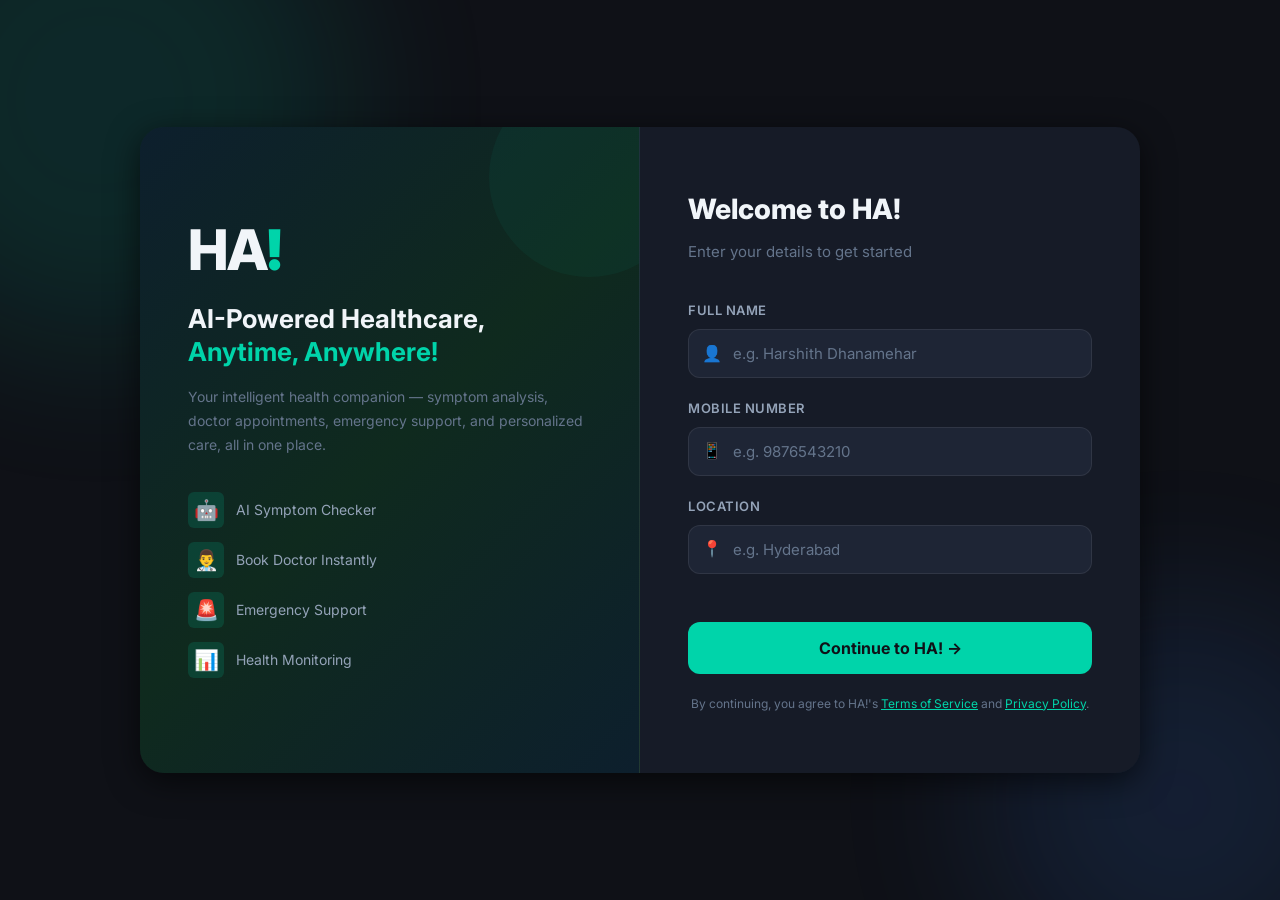
==== frontend/index.html @ 0e2736eb "HA Healthcare AI" ====
<!DOCTYPE html>
<html lang="en">
<head>
  <meta charset="UTF-8" />
  <meta name="viewport" content="width=device-width, initial-scale=1.0" />
  <title>HA! — AI-Powered Healthcare</title>
  <link rel="stylesheet" href="css/style.css" />
  <link rel="stylesheet" href="css/login.css" />
  <link rel="preconnect" href="https://fonts.googleapis.com" />
  <link href="https://fonts.googleapis.com/css2?family=Inter:wght@300;400;500;600;700;800&display=swap" rel="stylesheet" />
</head>
<body class="login-body">

  <!-- Animated background blobs -->
  <div class="bg-blob blob-1"></div>
  <div class="bg-blob blob-2"></div>
  <div class="bg-blob blob-3"></div>

  <div class="login-wrapper">

    <!-- Left Panel — Branding -->
    <div class="login-brand">
      <div class="brand-logo">
        <span class="logo-ha">HA</span><span class="logo-exclaim">!</span>
      </div>
      <h1 class="brand-tagline">AI-Powered Healthcare,<br /><em>Anytime, Anywhere!</em></h1>
      <p class="brand-sub">
        Your intelligent health companion — symptom analysis, doctor appointments,
        emergency support, and personalized care, all in one place.
      </p>
      <div class="brand-features">
        <div class="feat-item"><span class="feat-icon">🤖</span><span>AI Symptom Checker</span></div>
        <div class="feat-item"><span class="feat-icon">👨‍⚕️</span><span>Book Doctor Instantly</span></div>
        <div class="feat-item"><span class="feat-icon">🚨</span><span>Emergency Support</span></div>
        <div class="feat-item"><span class="feat-icon">📊</span><span>Health Monitoring</span></div>
      </div>
    </div>

    <!-- Right Panel — Login Form -->
    <div class="login-card">
      <div class="login-card-header">
        <h2>Welcome to HA!</h2>
        <p>Enter your details to get started</p>
      </div>

      <form id="loginForm" onsubmit="return false;">
        <div class="input-group">
          <label for="name">Full Name</label>
          <div class="input-wrap">
            <span class="input-icon">👤</span>
            <input type="text" id="name" placeholder="e.g. Harshith Dhanamehar" autocomplete="off" />
          </div>
        </div>

        <div class="input-group">
          <label for="phone">Mobile Number</label>
          <div class="input-wrap">
            <span class="input-icon">📱</span>
            <input type="tel" id="phone" placeholder="e.g. 9876543210" maxlength="10" />
          </div>
        </div>

        <div class="input-group">
          <label for="location">Location</label>
          <div class="input-wrap">
            <span class="input-icon">📍</span>
            <input type="text" id="location" placeholder="e.g. Hyderabad" />
          </div>
        </div>

        <p id="error-msg" class="error-msg" aria-live="polite"></p>

        <button class="login-btn" onclick="login()">
          <span id="btn-text">Continue to HA! →</span>
          <span id="loader" class="spinner" aria-hidden="true"></span>
        </button>
      </form>

      <p class="login-footer-note">
        By continuing, you agree to HA!'s <a href="#">Terms of Service</a> and <a href="#">Privacy Policy</a>.
      </p>
    </div>

  </div>

  <script src="js/login.js"></script>
</body>
</html>
---- frontend/css/style.css ----
/* ═══════════════════════════════════════════════════════════════
   HA! Healthcare AI — Global Styles
   ═══════════════════════════════════════════════════════════════ */

:root {
  /* Colors */
  --bg-primary:    #0f1117;
  --bg-secondary:  #161b27;
  --bg-card:       #1e2535;
  --bg-hover:      #252d3d;
  --sidebar-bg:    #111827;
  --border-color:  rgba(255,255,255,0.08);

  /* Accent */
  --accent:        #00d4aa;
  --accent-dark:   #00b894;
  --accent-glow:   rgba(0, 212, 170, 0.15);
  --accent-red:    #ef4444;
  --accent-orange: #f97316;
  --accent-blue:   #3b82f6;

  /* Text */
  --text-primary:  #f1f5f9;
  --text-secondary:#94a3b8;
  --text-muted:    #64748b;

  /* Shadows */
  --shadow-sm:  0 1px 3px rgba(0,0,0,0.4);
  --shadow-md:  0 4px 16px rgba(0,0,0,0.5);
  --shadow-lg:  0 8px 32px rgba(0,0,0,0.6);

  /* Radius */
  --radius-sm:  6px;
  --radius-md:  12px;
  --radius-lg:  18px;
  --radius-xl:  24px;

  /* Transitions */
  --transition: 0.2s ease;
}

/* ── Reset ─────────────────────────────────────────────────────── */
*, *::before, *::after {
  box-sizing: border-box;
  margin: 0;
  padding: 0;
}

html { scroll-behavior: smooth; }

body {
  font-family: 'Inter', -apple-system, BlinkMacSystemFont, 'Segoe UI', sans-serif;
  background-color: var(--bg-primary);
  color: var(--text-primary);
  line-height: 1.6;
  -webkit-font-smoothing: antialiased;
}

a { color: inherit; text-decoration: none; }
button { cursor: pointer; font-family: inherit; }
input, textarea, select {
  font-family: inherit;
  font-size: 15px;
  color: var(--text-primary);
}

/* ── Logo ──────────────────────────────────────────────────────── */
.logo-ha {
  font-size: inherit;
  font-weight: 800;
  color: var(--text-primary);
  letter-spacing: -1px;
}
.logo-exclaim {
  font-size: inherit;
  font-weight: 900;
  color: var(--accent);
}

/* ── Buttons ───────────────────────────────────────────────────── */
.btn-primary {
  background: var(--accent);
  color: #0f1117;
  border: none;
  padding: 12px 24px;
  border-radius: var(--radius-md);
  font-size: 15px;
  font-weight: 600;
  cursor: pointer;
  transition: background var(--transition), transform var(--transition);
  display: inline-flex;
  align-items: center;
  gap: 8px;
}
.btn-primary:hover {
  background: var(--accent-dark);
  transform: translateY(-1px);
}

.btn-secondary {
  background: transparent;
  color: var(--text-secondary);
  border: 1px solid var(--border-color);
  padding: 12px 24px;
  border-radius: var(--radius-md);
  font-size: 15px;
  font-weight: 500;
  cursor: pointer;
  transition: all var(--transition);
  display: inline-flex;
  align-items: center;
  gap: 8px;
}
.btn-secondary:hover {
  background: var(--bg-hover);
  color: var(--text-primary);
  border-color: var(--accent);
}

.btn-danger {
  background: var(--accent-red);
  color: white;
  border: none;
  padding: 12px 24px;
  border-radius: var(--radius-md);
  font-size: 15px;
  font-weight: 600;
  cursor: pointer;
  transition: all var(--transition);
}
.btn-danger:hover { background: #dc2626; }

/* ── Form Elements ─────────────────────────────────────────────── */
.form-group {
  margin-bottom: 20px;
}
.form-group label {
  display: block;
  font-size: 13px;
  font-weight: 600;
  color: var(--text-secondary);
  text-transform: uppercase;
  letter-spacing: 0.5px;
  margin-bottom: 8px;
}
.form-group input,
.form-group select,
.form-group textarea {
  width: 100%;
  background: var(--bg-primary);
  border: 1px solid var(--border-color);
  border-radius: var(--radius-md);
  padding: 12px 16px;
  color: var(--text-primary);
  font-size: 15px;
  outline: none;
  transition: border-color var(--transition), box-shadow var(--transition);
}
.form-group input:focus,
.form-group select:focus,
.form-group textarea:focus {
  border-color: var(--accent);
  box-shadow: 0 0 0 3px var(--accent-glow);
}
.form-group select option { background: var(--bg-card); }
.form-group textarea { resize: vertical; min-height: 80px; }

.form-row {
  display: grid;
  grid-template-columns: 1fr 1fr;
  gap: 16px;
}

.required { color: var(--accent-red); }

/* ── Error Message ─────────────────────────────────────────────── */
.error-msg {
  color: var(--accent-red);
  font-size: 13px;
  min-height: 20px;
  margin-top: 8px;
}

/* ── Spinner ───────────────────────────────────────────────────── */
.spinner {
  display: none;
  width: 20px;
  height: 20px;
  border: 2.5px solid rgba(255,255,255,0.2);
  border-radius: 50%;
  border-top-color: white;
  animation: spin 0.8s linear infinite;
}
.spinner-large {
  width: 40px;
  height: 40px;
  border: 3px solid var(--border-color);
  border-radius: 50%;
  border-top-color: var(--accent);
  animation: spin 0.8s linear infinite;
  margin: 0 auto 16px;
}
@keyframes spin { to { transform: rotate(360deg); } }

/* ── Loading State ─────────────────────────────────────────────── */
.loading-state {
  text-align: center;
  padding: 60px 20px;
  color: var(--text-muted);
}

/* ── Modal ─────────────────────────────────────────────────────── */
.modal-overlay {
  position: fixed;
  inset: 0;
  background: rgba(0,0,0,0.7);
  backdrop-filter: blur(4px);
  z-index: 1000;
  display: flex;
  align-items: center;
  justify-content: center;
  padding: 20px;
  animation: fadeIn 0.2s ease;
}
.modal-card {
  background: var(--bg-card);
  border: 1px solid var(--border-color);
  border-radius: var(--radius-xl);
  width: 100%;
  max-width: 560px;
  max-height: 90vh;
  overflow-y: auto;
  box-shadow: var(--shadow-lg);
  animation: slideUp 0.25s ease;
}
.modal-header {
  display: flex;
  align-items: center;
  justify-content: space-between;
  padding: 24px 28px 0;
}
.modal-header h2 { font-size: 20px; font-weight: 700; }
.modal-close {
  background: none;
  border: none;
  color: var(--text-muted);
  font-size: 24px;
  line-height: 1;
  cursor: pointer;
  padding: 4px;
  transition: color var(--transition);
}
.modal-close:hover { color: var(--text-primary); }
.modal-body { padding: 24px 28px; }
.modal-footer {
  padding: 0 28px 28px;
  display: flex;
  gap: 12px;
  justify-content: flex-end;
}

@keyframes fadeIn { from { opacity: 0; } to { opacity: 1; } }
@keyframes slideUp { from { transform: translateY(20px); opacity: 0; } to { transform: translateY(0); opacity: 1; } }

/* ── Scrollbar ─────────────────────────────────────────────────── */
::-webkit-scrollbar { width: 6px; }
::-webkit-scrollbar-track { background: transparent; }
::-webkit-scrollbar-thumb { background: var(--border-color); border-radius: 3px; }
::-webkit-scrollbar-thumb:hover { background: var(--text-muted); }

/* ── Responsive ────────────────────────────────────────────────── */
@media (max-width: 768px) {
  .form-row { grid-template-columns: 1fr; }
}
---- frontend/css/login.css ----
/* ═══════════════════════════════════════════════════════════════
   HA! — Login Page Styles
   ═══════════════════════════════════════════════════════════════ */

.login-body {
  min-height: 100vh;
  display: flex;
  align-items: center;
  justify-content: center;
  background: var(--bg-primary);
  overflow: hidden;
  position: relative;
}

/* ── Animated Background Blobs ─────────────────────────────────── */
.bg-blob {
  position: fixed;
  border-radius: 50%;
  filter: blur(80px);
  opacity: 0.12;
  pointer-events: none;
  animation: blobFloat 8s ease-in-out infinite;
}
.blob-1 {
  width: 500px; height: 500px;
  background: var(--accent);
  top: -150px; left: -150px;
  animation-delay: 0s;
}
.blob-2 {
  width: 400px; height: 400px;
  background: var(--accent-blue);
  bottom: -100px; right: -100px;
  animation-delay: 3s;
}
.blob-3 {
  width: 300px; height: 300px;
  background: var(--accent-orange);
  top: 50%; left: 50%;
  transform: translate(-50%, -50%);
  animation-delay: 6s;
}
@keyframes blobFloat {
  0%, 100% { transform: scale(1) translate(0, 0); }
  50% { transform: scale(1.1) translate(20px, -20px); }
}

/* ── Wrapper ────────────────────────────────────────────────────── */
.login-wrapper {
  display: grid;
  grid-template-columns: 1fr 1fr;
  max-width: 1000px;
  width: 100%;
  margin: 20px;
  gap: 0;
  border-radius: var(--radius-xl);
  overflow: hidden;
  box-shadow: var(--shadow-lg);
  position: relative;
  z-index: 1;
}

/* ── Brand Panel ────────────────────────────────────────────────── */
.login-brand {
  background: linear-gradient(135deg, #0d1f2d 0%, #0f2a1e 50%, #0d1f2d 100%);
  padding: 60px 48px;
  display: flex;
  flex-direction: column;
  justify-content: center;
  border-right: 1px solid var(--border-color);
  position: relative;
  overflow: hidden;
}
.login-brand::before {
  content: '';
  position: absolute;
  top: -50px; right: -50px;
  width: 200px; height: 200px;
  background: var(--accent);
  border-radius: 50%;
  opacity: 0.05;
}

.brand-logo {
  font-size: 56px;
  font-weight: 900;
  line-height: 1;
  margin-bottom: 24px;
}

.brand-tagline {
  font-size: 26px;
  font-weight: 700;
  line-height: 1.3;
  margin-bottom: 16px;
  color: var(--text-primary);
}
.brand-tagline em {
  font-style: normal;
  color: var(--accent);
}

.brand-sub {
  font-size: 14px;
  color: var(--text-muted);
  line-height: 1.7;
  margin-bottom: 36px;
}

.brand-features {
  display: flex;
  flex-direction: column;
  gap: 14px;
}
.feat-item {
  display: flex;
  align-items: center;
  gap: 12px;
  font-size: 14px;
  color: var(--text-secondary);
}
.feat-icon {
  font-size: 20px;
  width: 36px;
  height: 36px;
  background: var(--accent-glow);
  border-radius: var(--radius-sm);
  display: flex;
  align-items: center;
  justify-content: center;
  flex-shrink: 0;
}

/* ── Login Card ─────────────────────────────────────────────────── */
.login-card {
  background: var(--bg-secondary);
  padding: 60px 48px;
  display: flex;
  flex-direction: column;
  justify-content: center;
}

.login-card-header {
  margin-bottom: 36px;
}
.login-card-header h2 {
  font-size: 28px;
  font-weight: 800;
  margin-bottom: 8px;
}
.login-card-header p {
  color: var(--text-muted);
  font-size: 15px;
}

/* ── Input Group ────────────────────────────────────────────────── */
.input-group {
  margin-bottom: 20px;
}
.input-group label {
  display: block;
  font-size: 13px;
  font-weight: 600;
  color: var(--text-secondary);
  text-transform: uppercase;
  letter-spacing: 0.5px;
  margin-bottom: 8px;
}
.input-wrap {
  position: relative;
  display: flex;
  align-items: center;
}
.input-icon {
  position: absolute;
  left: 14px;
  font-size: 16px;
  pointer-events: none;
  z-index: 1;
}
.input-wrap input {
  width: 100%;
  background: var(--bg-card);
  border: 1px solid var(--border-color);
  border-radius: var(--radius-md);
  padding: 14px 16px 14px 44px;
  color: var(--text-primary);
  font-size: 15px;
  outline: none;
  transition: border-color var(--transition), box-shadow var(--transition);
}
.input-wrap input:focus {
  border-color: var(--accent);
  box-shadow: 0 0 0 3px var(--accent-glow);
}
.input-wrap input::placeholder { color: var(--text-muted); }

/* ── Login Button ───────────────────────────────────────────────── */
.login-btn {
  width: 100%;
  padding: 16px;
  background: var(--accent);
  color: #0f1117;
  border: none;
  border-radius: var(--radius-md);
  font-size: 16px;
  font-weight: 700;
  cursor: pointer;
  display: flex;
  align-items: center;
  justify-content: center;
  gap: 8px;
  transition: background var(--transition), transform var(--transition), box-shadow var(--transition);
  margin-top: 8px;
  min-height: 52px;
}
.login-btn:hover {
  background: var(--accent-dark);
  transform: translateY(-1px);
  box-shadow: 0 4px 20px rgba(0, 212, 170, 0.3);
}
.login-btn:active { transform: translateY(0); }

/* ── Footer Note ────────────────────────────────────────────────── */
.login-footer-note {
  margin-top: 20px;
  font-size: 12px;
  color: var(--text-muted);
  text-align: center;
  line-height: 1.6;
}
.login-footer-note a {
  color: var(--accent);
  text-decoration: underline;
}

/* ── Responsive ─────────────────────────────────────────────────── */
@media (max-width: 768px) {
  .login-wrapper {
    grid-template-columns: 1fr;
    margin: 0;
    border-radius: 0;
    min-height: 100vh;
  }
  .login-brand {
    padding: 40px 28px 32px;
    border-right: none;
    border-bottom: 1px solid var(--border-color);
  }
  .brand-logo { font-size: 40px; }
  .brand-tagline { font-size: 20px; }
  .login-card { padding: 32px 28px 40px; }
}
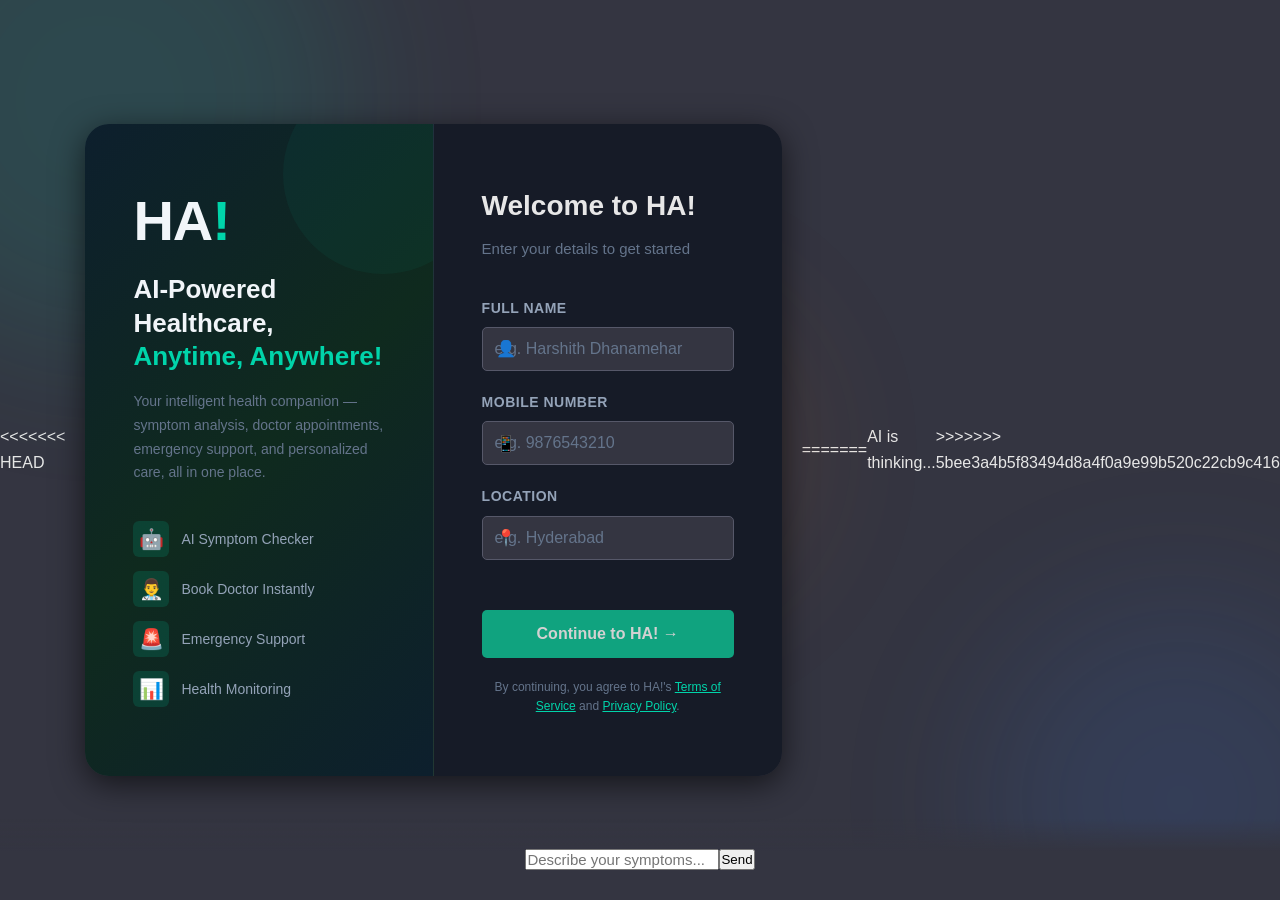
==== commit 467275c4: "Resolved merge conflicts" ====
--- a/frontend/index.html
+++ b/frontend/index.html
@@ -1,4 +1,5 @@
 <!DOCTYPE html>
+<<<<<<< HEAD
 <html lang="en">
 <head>
   <meta charset="UTF-8" />
@@ -86,3 +87,26 @@
   <script src="js/login.js"></script>
 </body>
 </html>
+=======
+<html>
+<head>
+    <title>HA! Healthcare AI</title>
+    <link rel="stylesheet" href="style.css">
+</head>
+<body>
+
+<div class="container">
+    <div class="chat-box" id="chatBox"></div>
+
+    <div class="input-area">
+        <input type="text" id="userInput" placeholder="Describe your symptoms..." />
+        <button onclick="sendMessage()">Send</button>
+    </div>
+
+    <div class="loading" id="loading">AI is thinking...</div>
+</div>
+
+<script src="script.js"></script>
+</body>
+</html>
+>>>>>>> 5bee3a4b5f83494d8a4f0a9e99b520c22cb9c416
--- a/frontend/style.css
+++ b/frontend/style.css
@@ -0,0 +1,294 @@
+/* --- GLOBAL VARIABLES --- */
+:root {
+    --bg-color: #343541;
+    --chat-bg: #444654;
+    --sidebar-bg: #202123;
+    --text-color: #e7e7e7;
+    --accent-color: #10a37f;
+    --accent-hover: #0b8c6d;
+    --input-bg: #40414f;
+}
+
+* {
+    box-sizing: border-box;
+    margin: 0;
+    padding: 0;
+}
+
+body {
+    font-family: 'Segoe UI', Tahoma, Geneva, Verdana, sans-serif;
+    color: var(--text-color);
+}
+
+/* --- LOGIN PAGE STYLES --- */
+.login-body {
+    background-color: var(--bg-color);
+    display: flex;
+    justify-content: center;
+    align-items: center;
+    height: 100vh;
+}
+
+.login-container {
+    background-color: var(--sidebar-bg);
+    width: 100%;
+    max-width: 420px;
+    padding: 40px;
+    border-radius: 8px;
+    box-shadow: 0 4px 30px rgba(152, 146, 146, 0.5);
+}
+
+.login-header {
+    text-align: center;
+    margin-bottom: 30px;
+}
+
+.login-header h2 {
+    font-size: 28px;
+    margin-bottom: 10px;
+    color: var(--accent-color);
+}
+
+.login-header p {
+    color: #878686;
+    font-size: 14px;
+}
+
+.input-group {
+    margin-bottom: 20px;
+}
+
+.input-group label {
+    display: block;
+    margin-bottom: 8px;
+    font-size: 14px;
+}
+
+.input-group input {
+    width: 100%;
+    padding: 12px;
+    background-color: var(--bg-color);
+    border: 1px solid #565869;
+    border-radius: 5px;
+    color: white;
+    font-size: 16px;
+    outline: none;
+    transition: border-color 0.2s;
+}
+
+.input-group input:focus {
+    border-color: var(--accent-color);
+}
+
+.login-btn {
+    width: 100%;
+    padding: 14px;
+    background-color: var(--accent-color);
+    color: rgb(210, 209, 209);
+    border: none;
+    border-radius: 5px;
+    font-size: 16px;
+    font-weight: bold;
+    cursor: pointer;
+    display: flex;
+    justify-content: center;
+    align-items: center;
+    transition: background-color 0.2s;
+    margin-top: 10px;
+    min-height: 48px;
+}
+
+.login-btn:hover {
+    background-color: var(--accent-hover);
+}
+
+.error-msg {
+    color: #ef4444;
+    text-align: center;
+    margin-top: 15px;
+    font-size: 14px;
+    min-height: 20px;
+}
+
+.spinner {
+    display: none;
+    width: 20px;
+    height: 20px;
+    border: 3px solid rgba(255,255,255,0.3);
+    border-radius: 50%;
+    border-top-color: white;
+    animation: spin 1s ease-in-out infinite;
+}
+
+@keyframes spin {
+    to { transform: rotate(360deg); }
+}
+
+/* --- CHAT PAGE STYLES --- */
+.chat-body {
+    background-color: var(--bg-color);
+    height: 100vh;
+    display: flex;
+    overflow: hidden;
+}
+
+.sidebar {
+    width: 260px;
+    background-color: var(--sidebar-bg);
+    padding: 20px;
+    display: flex;
+    flex-direction: column;
+    border-right: 1px solid #4d4d4f;
+}
+
+.logo {
+    font-size: 24px;
+    font-weight: bold;
+    color: white;
+    margin-bottom: 30px;
+}
+
+.btn-new-chat {
+    background: transparent;
+    border: 1px solid #565869;
+    color: white;
+    padding: 12px;
+    border-radius: 5px;
+    cursor: pointer;
+    text-align: left;
+    transition: 0.3s;
+    font-size: 14px;
+}
+
+.btn-new-chat:hover {
+    background-color: #2b2c2f;
+}
+
+.sidebar-footer {
+    margin-top: auto;
+    color: #8e8ea0;
+    font-size: 0.9rem;
+    border-top: 1px solid #4d4d4f;
+    padding-top: 15px;
+}
+
+.user-info {
+    margin-bottom: 10px;
+    color: white;
+}
+
+.logout-link {
+    color: #ef4444;
+    text-decoration: none;
+    font-size: 0.85rem;
+}
+
+.logout-link:hover {
+    text-decoration: underline;
+}
+
+.main-chat {
+    flex: 1;
+    display: flex;
+    flex-direction: column;
+    height: 100vh;
+    position: relative;
+}
+
+.chat-container {
+    flex: 1;
+    overflow-y: auto;
+    padding-bottom: 120px; /* Space for input box */
+    scroll-behavior: smooth;
+}
+
+.message-row {
+    padding: 24px;
+    display: flex;
+    justify-content: center;
+    border-bottom: 1px solid rgba(0,0,0,0.1);
+}
+
+.message-row.ai {
+    background-color: var(--chat-bg);
+}
+
+.message-content {
+    max-width: 800px;
+    width: 100%;
+    display: flex;
+    gap: 20px;
+    line-height: 1.6;
+}
+
+.text {
+    flex: 1;
+    white-space: pre-wrap;
+}
+
+.text p {
+    margin-bottom: 10px;
+}
+
+.text ul, .text ol {
+    margin-left: 20px;
+    margin-bottom: 10px;
+}
+
+.avatar {
+    width: 36px;
+    height: 36px;
+    border-radius: 4px;
+    display: flex;
+    align-items: center;
+    justify-content: center;
+    font-weight: bold;
+    flex-shrink: 0;
+}
+
+.avatar.user { background: #5436da; color: white; }
+.avatar.ai { background: var(--accent-color); color: white; }
+
+.input-area {
+    position: absolute;
+    bottom: 0;
+    left: 0;
+    right: 0;
+    background: linear-gradient(180deg, rgba(53,53,65,0), var(--bg-color) 40%);
+    padding: 30px;
+    display: flex;
+    justify-content: center;
+}
+
+.input-box {
+    background-color: var(--input-bg);
+    border: 1px solid rgba(0,0,0,0.2);
+    border-radius: 12px;
+    padding: 12px 16px;
+    width: 100%;
+    max-width: 760px;
+    display: flex;
+    box-shadow: 0 0 15px rgba(0,0,0,0.1);
+}
+
+.input-box input {
+    background: transparent;
+    border: none;
+    color: white;
+    font-size: 16px;
+    width: 100%;
+    outline: none;
+}
+
+.input-box button {
+    background: transparent;
+    border: none;
+    color: #8e8ea0;
+    cursor: pointer;
+    font-size: 18px;
+    padding: 0 10px;
+}
+
+.input-box button:hover {
+    color: white;
+}
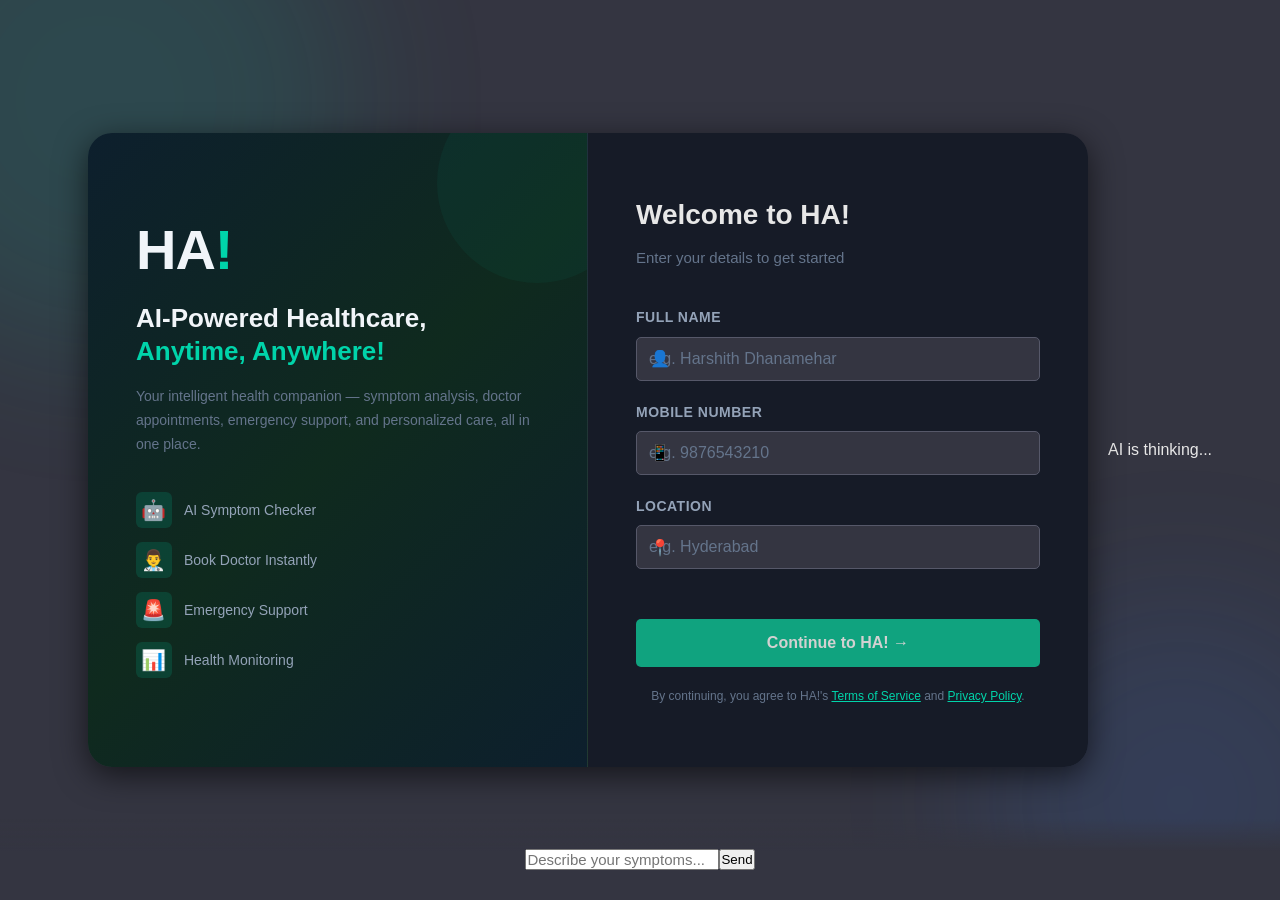
==== commit e000bdbc: "Fixed merge conflict in chat.html" ====
--- a/frontend/index.html
+++ b/frontend/index.html
@@ -1,5 +1,5 @@
 <!DOCTYPE html>
-<<<<<<< HEAD
+
 <html lang="en">
 <head>
   <meta charset="UTF-8" />
@@ -87,7 +87,7 @@
   <script src="js/login.js"></script>
 </body>
 </html>
-=======
+
 <html>
 <head>
     <title>HA! Healthcare AI</title>
@@ -109,4 +109,4 @@
 <script src="script.js"></script>
 </body>
 </html>
->>>>>>> 5bee3a4b5f83494d8a4f0a9e99b520c22cb9c416
+
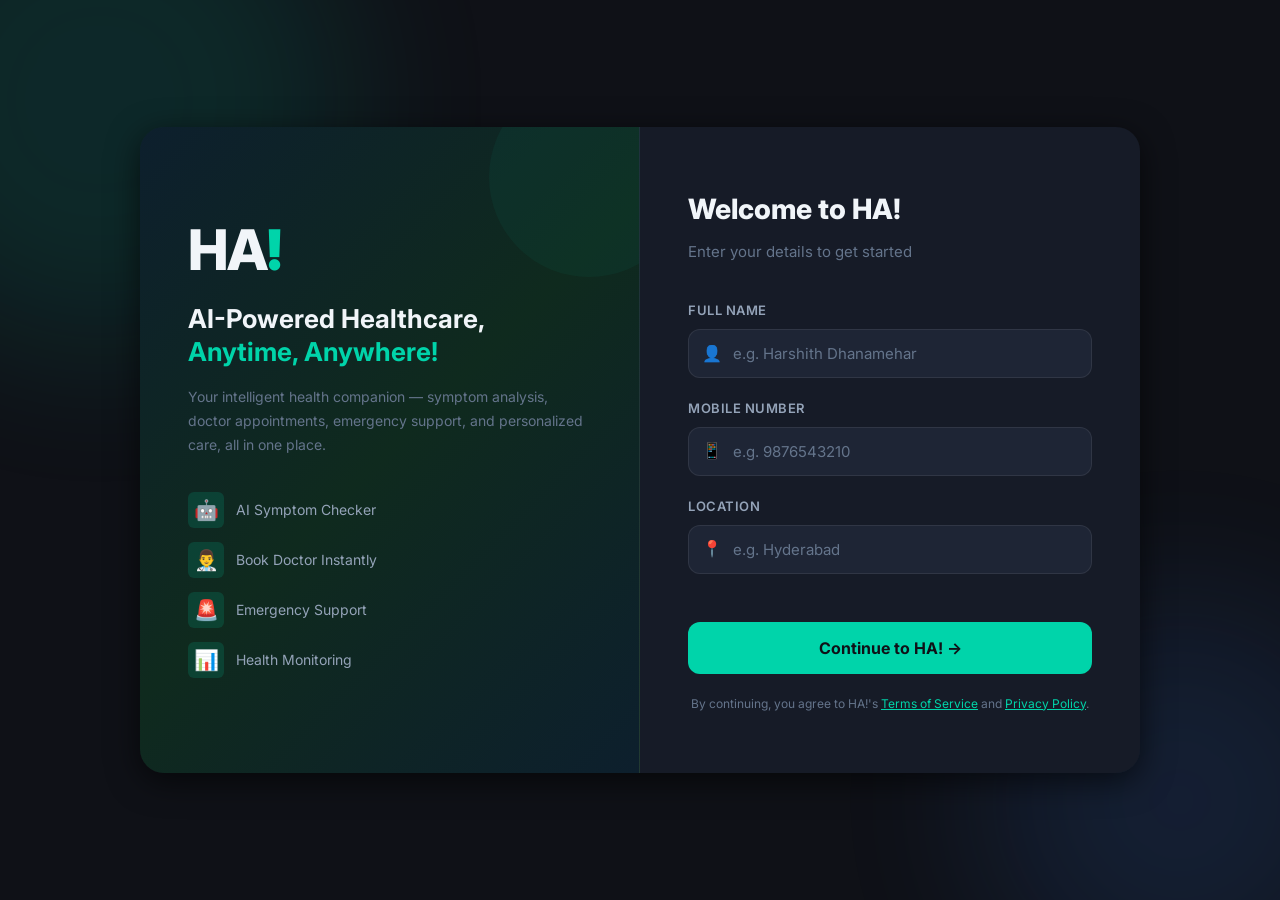
==== commit ad0e20af: "Fixed merged index page" ====
--- a/frontend/index.html
+++ b/frontend/index.html
@@ -88,25 +88,4 @@
 </body>
 </html>
 
-<html>
-<head>
-    <title>HA! Healthcare AI</title>
-    <link rel="stylesheet" href="style.css">
-</head>
-<body>
 
-<div class="container">
-    <div class="chat-box" id="chatBox"></div>
-
-    <div class="input-area">
-        <input type="text" id="userInput" placeholder="Describe your symptoms..." />
-        <button onclick="sendMessage()">Send</button>
-    </div>
-
-    <div class="loading" id="loading">AI is thinking...</div>
-</div>
-
-<script src="script.js"></script>
-</body>
-</html>
-
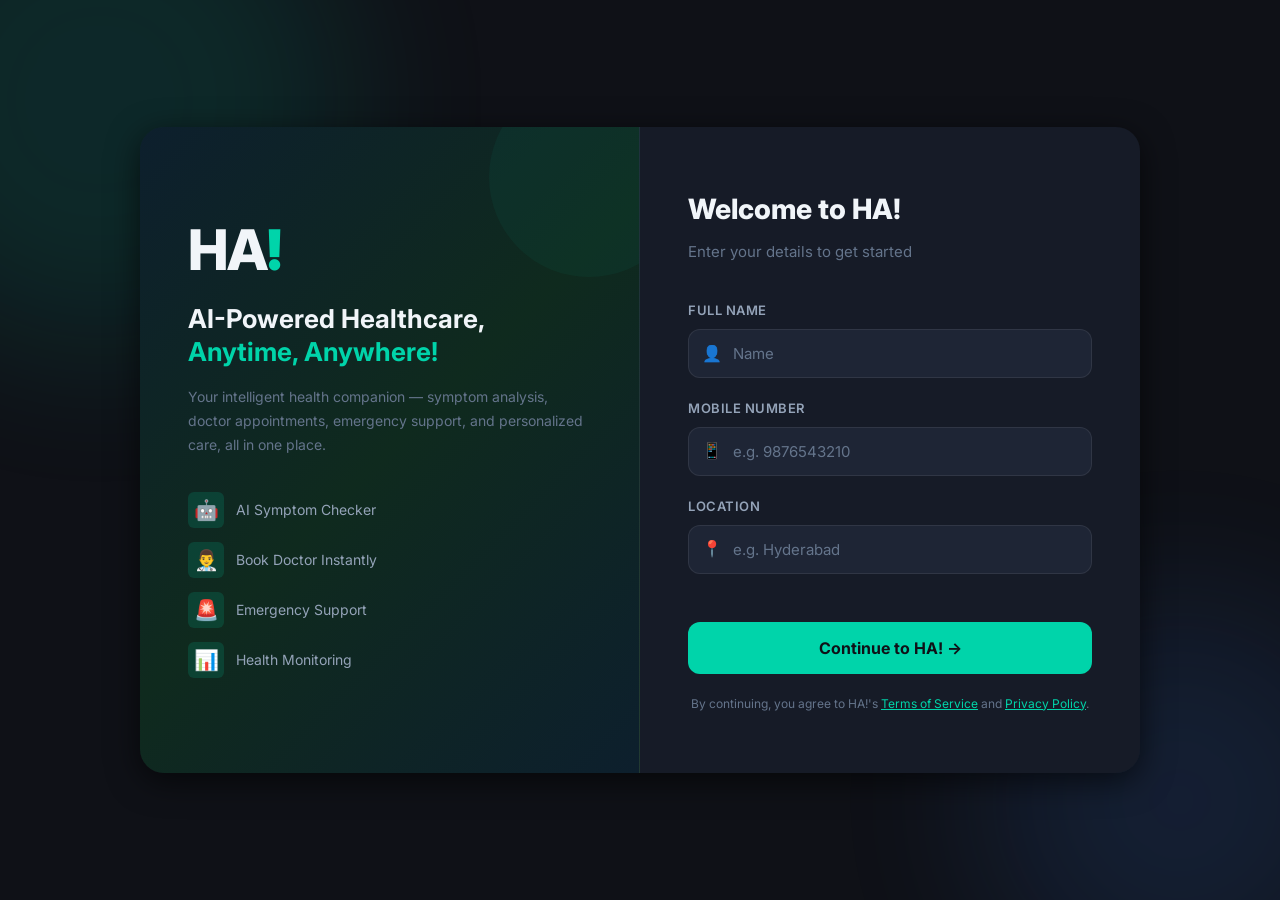
==== commit 9cb255e5: "update login placeholder" ====
--- a/frontend/index.html
+++ b/frontend/index.html
@@ -49,7 +49,7 @@
           <label for="name">Full Name</label>
           <div class="input-wrap">
             <span class="input-icon">👤</span>
-            <input type="text" id="name" placeholder="e.g. Harshith Dhanamehar" autocomplete="off" />
+            <input type="text" id="name" placeholder="Name" autocomplete="off" />
           </div>
         </div>
 
--- a/frontend/css/style.css
+++ b/frontend/css/style.css
@@ -1,17 +1,22 @@
 /* ═══════════════════════════════════════════════════════════════
-   HA! Healthcare AI — Global Styles
+   HA! Healthcare AI — Global Base Styles
+   style.css — CSS variables, reset, shared utilities ONLY
+   Page-specific styles live in: chat.css / login.css / pages.css
    ═══════════════════════════════════════════════════════════════ */
 
+/* ── CSS Custom Properties ──────────────────────────────────────── */
 :root {
-  /* Colors */
+  /* Backgrounds */
   --bg-primary:    #0f1117;
   --bg-secondary:  #161b27;
   --bg-card:       #1e2535;
   --bg-hover:      #252d3d;
   --sidebar-bg:    #111827;
-  --border-color:  rgba(255,255,255,0.08);
-
-  /* Accent */
+
+  /* Borders */
+  --border-color:  rgba(255, 255, 255, 0.08);
+
+  /* Accent Colors */
   --accent:        #00d4aa;
   --accent-dark:   #00b894;
   --accent-glow:   rgba(0, 212, 170, 0.15);
@@ -20,33 +25,37 @@
   --accent-blue:   #3b82f6;
 
   /* Text */
-  --text-primary:  #f1f5f9;
-  --text-secondary:#94a3b8;
-  --text-muted:    #64748b;
+  --text-primary:   #f1f5f9;
+  --text-secondary: #94a3b8;
+  --text-muted:     #64748b;
 
   /* Shadows */
-  --shadow-sm:  0 1px 3px rgba(0,0,0,0.4);
-  --shadow-md:  0 4px 16px rgba(0,0,0,0.5);
-  --shadow-lg:  0 8px 32px rgba(0,0,0,0.6);
-
-  /* Radius */
-  --radius-sm:  6px;
-  --radius-md:  12px;
-  --radius-lg:  18px;
-  --radius-xl:  24px;
+  --shadow-sm: 0 1px 3px rgba(0, 0, 0, 0.4);
+  --shadow-md: 0 4px 16px rgba(0, 0, 0, 0.5);
+  --shadow-lg: 0 8px 32px rgba(0, 0, 0, 0.6);
+
+  /* Border Radius */
+  --radius-sm: 6px;
+  --radius-md: 12px;
+  --radius-lg: 18px;
+  --radius-xl: 24px;
 
   /* Transitions */
   --transition: 0.2s ease;
 }
 
-/* ── Reset ─────────────────────────────────────────────────────── */
-*, *::before, *::after {
+/* ── Reset ──────────────────────────────────────────────────────── */
+*,
+*::before,
+*::after {
   box-sizing: border-box;
   margin: 0;
   padding: 0;
 }
 
-html { scroll-behavior: smooth; }
+html {
+  scroll-behavior: smooth;
+}
 
 body {
   font-family: 'Inter', -apple-system, BlinkMacSystemFont, 'Segoe UI', sans-serif;
@@ -54,30 +63,45 @@
   color: var(--text-primary);
   line-height: 1.6;
   -webkit-font-smoothing: antialiased;
-}
-
-a { color: inherit; text-decoration: none; }
-button { cursor: pointer; font-family: inherit; }
-input, textarea, select {
+  -moz-osx-font-smoothing: grayscale;
+}
+
+a {
+  color: inherit;
+  text-decoration: none;
+}
+
+button {
+  cursor: pointer;
   font-family: inherit;
-  font-size: 15px;
-  color: var(--text-primary);
-}
-
-/* ── Logo ──────────────────────────────────────────────────────── */
+}
+
+input,
+textarea,
+select {
+  font-family: inherit;
+  font-size: 15px;
+  color: var(--text-primary);
+}
+
+img {
+  max-width: 100%;
+  display: block;
+}
+
+/* ── Logo ───────────────────────────────────────────────────────── */
 .logo-ha {
-  font-size: inherit;
   font-weight: 800;
   color: var(--text-primary);
   letter-spacing: -1px;
 }
+
 .logo-exclaim {
-  font-size: inherit;
   font-weight: 900;
   color: var(--accent);
 }
 
-/* ── Buttons ───────────────────────────────────────────────────── */
+/* ── Shared Buttons ─────────────────────────────────────────────── */
 .btn-primary {
   background: var(--accent);
   color: #0f1117;
@@ -87,10 +111,10 @@
   font-size: 15px;
   font-weight: 600;
   cursor: pointer;
-  transition: background var(--transition), transform var(--transition);
   display: inline-flex;
   align-items: center;
   gap: 8px;
+  transition: background var(--transition), transform var(--transition);
 }
 .btn-primary:hover {
   background: var(--accent-dark);
@@ -106,10 +130,10 @@
   font-size: 15px;
   font-weight: 500;
   cursor: pointer;
-  transition: all var(--transition);
   display: inline-flex;
   align-items: center;
   gap: 8px;
+  transition: all var(--transition);
 }
 .btn-secondary:hover {
   background: var(--bg-hover);
@@ -128,12 +152,15 @@
   cursor: pointer;
   transition: all var(--transition);
 }
-.btn-danger:hover { background: #dc2626; }
-
-/* ── Form Elements ─────────────────────────────────────────────── */
+.btn-danger:hover {
+  background: #dc2626;
+}
+
+/* ── Shared Form Elements ───────────────────────────────────────── */
 .form-group {
   margin-bottom: 20px;
 }
+
 .form-group label {
   display: block;
   font-size: 13px;
@@ -143,6 +170,7 @@
   letter-spacing: 0.5px;
   margin-bottom: 8px;
 }
+
 .form-group input,
 .form-group select,
 .form-group textarea {
@@ -156,14 +184,22 @@
   outline: none;
   transition: border-color var(--transition), box-shadow var(--transition);
 }
+
 .form-group input:focus,
 .form-group select:focus,
 .form-group textarea:focus {
   border-color: var(--accent);
   box-shadow: 0 0 0 3px var(--accent-glow);
 }
-.form-group select option { background: var(--bg-card); }
-.form-group textarea { resize: vertical; min-height: 80px; }
+
+.form-group select option {
+  background: var(--bg-card);
+}
+
+.form-group textarea {
+  resize: vertical;
+  min-height: 80px;
+}
 
 .form-row {
   display: grid;
@@ -171,9 +207,11 @@
   gap: 16px;
 }
 
-.required { color: var(--accent-red); }
-
-/* ── Error Message ─────────────────────────────────────────────── */
+.required {
+  color: var(--accent-red);
+}
+
+/* ── Error Message ──────────────────────────────────────────────── */
 .error-msg {
   color: var(--accent-red);
   font-size: 13px;
@@ -181,16 +219,17 @@
   margin-top: 8px;
 }
 
-/* ── Spinner ───────────────────────────────────────────────────── */
+/* ── Spinners ───────────────────────────────────────────────────── */
 .spinner {
   display: none;
   width: 20px;
   height: 20px;
-  border: 2.5px solid rgba(255,255,255,0.2);
+  border: 2.5px solid rgba(255, 255, 255, 0.2);
   border-radius: 50%;
   border-top-color: white;
   animation: spin 0.8s linear infinite;
 }
+
 .spinner-large {
   width: 40px;
   height: 40px;
@@ -200,20 +239,23 @@
   animation: spin 0.8s linear infinite;
   margin: 0 auto 16px;
 }
-@keyframes spin { to { transform: rotate(360deg); } }
-
-/* ── Loading State ─────────────────────────────────────────────── */
+
+@keyframes spin {
+  to { transform: rotate(360deg); }
+}
+
+/* ── Loading State ──────────────────────────────────────────────── */
 .loading-state {
   text-align: center;
   padding: 60px 20px;
   color: var(--text-muted);
 }
 
-/* ── Modal ─────────────────────────────────────────────────────── */
+/* ── Modal ──────────────────────────────────────────────────────── */
 .modal-overlay {
   position: fixed;
   inset: 0;
-  background: rgba(0,0,0,0.7);
+  background: rgba(0, 0, 0, 0.7);
   backdrop-filter: blur(4px);
   z-index: 1000;
   display: flex;
@@ -222,6 +264,7 @@
   padding: 20px;
   animation: fadeIn 0.2s ease;
 }
+
 .modal-card {
   background: var(--bg-card);
   border: 1px solid var(--border-color);
@@ -233,13 +276,19 @@
   box-shadow: var(--shadow-lg);
   animation: slideUp 0.25s ease;
 }
+
 .modal-header {
   display: flex;
   align-items: center;
   justify-content: space-between;
   padding: 24px 28px 0;
 }
-.modal-header h2 { font-size: 20px; font-weight: 700; }
+
+.modal-header h2 {
+  font-size: 20px;
+  font-weight: 700;
+}
+
 .modal-close {
   background: none;
   border: none;
@@ -250,8 +299,15 @@
   padding: 4px;
   transition: color var(--transition);
 }
-.modal-close:hover { color: var(--text-primary); }
-.modal-body { padding: 24px 28px; }
+
+.modal-close:hover {
+  color: var(--text-primary);
+}
+
+.modal-body {
+  padding: 24px 28px;
+}
+
 .modal-footer {
   padding: 0 28px 28px;
   display: flex;
@@ -259,16 +315,35 @@
   justify-content: flex-end;
 }
 
-@keyframes fadeIn { from { opacity: 0; } to { opacity: 1; } }
-@keyframes slideUp { from { transform: translateY(20px); opacity: 0; } to { transform: translateY(0); opacity: 1; } }
-
-/* ── Scrollbar ─────────────────────────────────────────────────── */
-::-webkit-scrollbar { width: 6px; }
-::-webkit-scrollbar-track { background: transparent; }
-::-webkit-scrollbar-thumb { background: var(--border-color); border-radius: 3px; }
-::-webkit-scrollbar-thumb:hover { background: var(--text-muted); }
-
-/* ── Responsive ────────────────────────────────────────────────── */
+/* ── Shared Animations ──────────────────────────────────────────── */
+@keyframes fadeIn {
+  from { opacity: 0; }
+  to   { opacity: 1; }
+}
+
+@keyframes slideUp {
+  from { transform: translateY(20px); opacity: 0; }
+  to   { transform: translateY(0);    opacity: 1; }
+}
+
+/* ── Custom Scrollbar ───────────────────────────────────────────── */
+::-webkit-scrollbar {
+  width: 6px;
+}
+::-webkit-scrollbar-track {
+  background: transparent;
+}
+::-webkit-scrollbar-thumb {
+  background: var(--border-color);
+  border-radius: 3px;
+}
+::-webkit-scrollbar-thumb:hover {
+  background: var(--text-muted);
+}
+
+/* ── Responsive Utility ─────────────────────────────────────────── */
 @media (max-width: 768px) {
-  .form-row { grid-template-columns: 1fr; }
-}
+  .form-row {
+    grid-template-columns: 1fr;
+  }
+}
--- a/frontend/css/login.css
+++ b/frontend/css/login.css
@@ -8,7 +8,8 @@
   align-items: center;
   justify-content: center;
   background: var(--bg-primary);
-  overflow: hidden;
+  overflow-x: hidden;   /* allow vertical scroll, block horizontal only */
+  overflow-y: auto;
   position: relative;
 }
 
@@ -236,18 +237,31 @@
 
 /* ── Responsive ─────────────────────────────────────────────────── */
 @media (max-width: 768px) {
+  /* Body must start at top and scroll freely */
+  .login-body {
+    align-items: flex-start;
+    padding: 20px 0;
+  }
+
   .login-wrapper {
     grid-template-columns: 1fr;
     margin: 0;
     border-radius: 0;
-    min-height: 100vh;
-  }
+    /* No min-height: 100vh — let content define the height */
+    width: 100%;
+  }
+
   .login-brand {
-    padding: 40px 28px 32px;
+    padding: 32px 24px 28px;
     border-right: none;
     border-bottom: 1px solid var(--border-color);
   }
   .brand-logo { font-size: 40px; }
   .brand-tagline { font-size: 20px; }
-  .login-card { padding: 32px 28px 40px; }
-}
+
+  .login-card {
+    padding: 28px 24px 40px;
+    /* Let the card grow to fit its content — no fixed height */
+    justify-content: flex-start;
+  }
+}
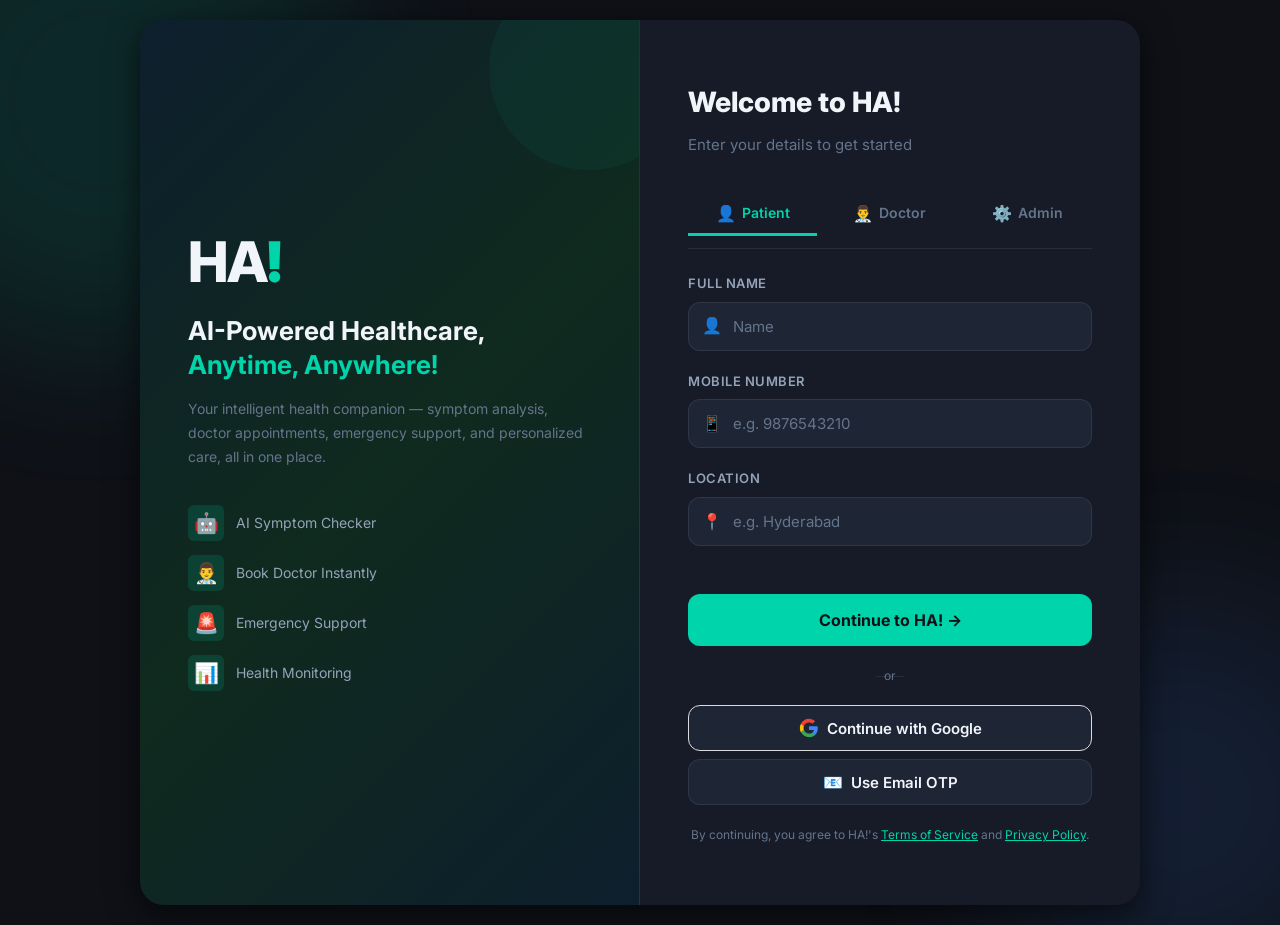
==== commit 365c6aa9: "Add authentication, SMTP infrastructure, chat improvements and doctor features" ====
--- a/frontend/index.html
+++ b/frontend/index.html
@@ -44,7 +44,21 @@
         <p>Enter your details to get started</p>
       </div>
 
-      <form id="loginForm" onsubmit="return false;">
+      <!-- Auth Method Tabs -->
+      <div class="auth-tabs">
+        <button class="auth-tab active" data-tab="patient">
+          <span class="tab-icon">👤</span> Patient
+        </button>
+        <button class="auth-tab" data-tab="doctor">
+          <span class="tab-icon">👨‍⚕️</span> Doctor
+        </button>
+        <button class="auth-tab" data-tab="admin">
+          <span class="tab-icon">⚙️</span> Admin
+        </button>
+      </div>
+
+      <!-- Patient Login Form -->
+      <form id="patientForm" class="auth-method active" onsubmit="return false;">
         <div class="input-group">
           <label for="name">Full Name</label>
           <div class="input-wrap">
@@ -74,6 +88,135 @@
         <button class="login-btn" onclick="login()">
           <span id="btn-text">Continue to HA! →</span>
           <span id="loader" class="spinner" aria-hidden="true"></span>
+        </button>
+
+        <!-- Alternative Auth Methods -->
+        <div class="divider-or">or</div>
+
+        <button type="button" class="auth-btn google-btn" id="googleLoginBtn">
+          <svg class="google-icon" viewBox="0 0 24 24" xmlns="http://www.w3.org/2000/svg">
+            <path d="M22.56 12.25c0-.78-.07-1.53-.2-2.25H12v4.26h5.92c-.26 1.37-1.04 2.53-2.21 3.31v2.77h3.57c2.08-1.92 3.28-4.74 3.28-8.09z" fill="#4285F4"/>
+            <path d="M12 23c2.97 0 5.46-.98 7.28-2.66l-3.57-2.77c-.98.66-2.23 1.06-3.71 1.06-2.86 0-5.29-1.93-6.16-4.53H2.18v2.84C3.99 20.53 7.7 23 12 23z" fill="#34A853"/>
+            <path d="M5.84 14.09c-.22-.66-.35-1.36-.35-2.09s.13-1.43.35-2.09V7.07H2.18C1.43 8.55 1 10.22 1 12s.43 3.45 1.18 4.93l2.85-2.22.81-.62z" fill="#FBBC05"/>
+            <path d="M12 5.38c1.62 0 3.06.56 4.21 1.64l3.15-3.15C17.45 2.09 14.97 1 12 1 7.7 1 3.99 3.47 2.18 7.07l3.66 2.84c.87-2.6 3.3-4.53 6.16-4.53z" fill="#EA4335"/>
+          </svg>
+          Continue with Google
+        </button>
+
+        <button type="button" class="auth-btn otp-btn" onclick="showOtpForm()">
+          <span class="auth-icon">📧</span> Use Email OTP
+        </button>
+
+        <!-- Email OTP Form (Hidden by default) -->
+        <div id="otpSection" style="display: none; margin-top: 16px;">
+          <div class="input-group">
+            <label for="userEmail">Email Address</label>
+            <div class="input-wrap">
+              <span class="input-icon">✉️</span>
+              <input type="email" id="userEmail" placeholder="your.email@example.com" />
+            </div>
+          </div>
+
+          <div class="input-group" id="otpCodeGroup" style="display: none;">
+            <label for="userOtp">Enter OTP</label>
+            <div class="input-wrap">
+              <span class="input-icon">🔐</span>
+              <input type="text" id="userOtp" placeholder="000000" maxlength="6" inputmode="numeric" />
+            </div>
+          </div>
+
+          <p id="otp-error-msg" class="error-msg" aria-live="polite"></p>
+
+          <button type="button" class="login-btn" id="requestOtpBtn" onclick="requestPatientOtp()">
+            Send OTP to Email
+          </button>
+          <button type="button" class="login-btn" id="verifyOtpBtn" style="display: none;" onclick="verifyPatientOtp()">
+            Verify OTP & Login
+          </button>
+        </div>
+      </form>
+
+      <!-- Doctor Login Form -->
+      <form id="doctorForm" class="auth-method" onsubmit="return false;">
+        <div class="input-group">
+          <label for="doctorEmail">Email Address</label>
+          <div class="input-wrap">
+            <span class="input-icon">✉️</span>
+            <input type="email" id="doctorEmail" placeholder="doctor@hospital.com" />
+          </div>
+        </div>
+
+        <div class="input-group">
+          <label for="doctorPassword">Password</label>
+          <div class="input-wrap">
+            <span class="input-icon">🔐</span>
+            <input type="password" id="doctorPassword" placeholder="••••••••" />
+            <button type="button" class="toggle-password" onclick="togglePasswordVisibility('doctorPassword')">👁️</button>
+          </div>
+        </div>
+
+        <p id="doctor-error-msg" class="error-msg" aria-live="polite"></p>
+
+        <button class="login-btn" onclick="doctorLogin()">
+          <span class="doctor-btn-text">Login to Dashboard →</span>
+          <span class="doctor-loader spinner" style="display: none;" aria-hidden="true"></span>
+        </button>
+
+        <div class="divider-or">or</div>
+
+        <button type="button" class="auth-btn otp-btn" onclick="showDoctorOtpForm()">
+          <span class="auth-icon">📧</span> Use Email OTP
+        </button>
+
+        <!-- Doctor OTP Form (Hidden by default) -->
+        <div id="doctorOtpSection" style="display: none; margin-top: 16px;">
+          <div class="input-group">
+            <label for="doctorOtpEmail">Email Address</label>
+            <div class="input-wrap">
+              <span class="input-icon">✉️</span>
+              <input type="email" id="doctorOtpEmail" placeholder="doctor@hospital.com" />
+            </div>
+          </div>
+
+          <div class="input-group" id="doctorOtpCodeGroup" style="display: none;">
+            <label for="doctorOtp">Enter OTP</label>
+            <div class="input-wrap">
+              <span class="input-icon">🔐</span>
+              <input type="text" id="doctorOtp" placeholder="000000" maxlength="6" inputmode="numeric" />
+            </div>
+          </div>
+
+          <p id="doctor-otp-error-msg" class="error-msg" aria-live="polite"></p>
+
+          <button type="button" class="login-btn" id="doctorRequestOtpBtn" onclick="requestDoctorOtp()">
+            Send OTP to Email
+          </button>
+          <button type="button" class="login-btn" id="doctorVerifyOtpBtn" style="display: none;" onclick="verifyDoctorOtp()">
+            Verify OTP & Login
+          </button>
+        </div>
+      </form>
+
+      <!-- Admin Login Form -->
+      <form id="adminForm" class="auth-method" onsubmit="return false;">
+        <div class="admin-security-note">
+          🔒 Secure Administrative Access
+        </div>
+
+        <div class="input-group">
+          <label for="adminPin">Admin Password</label>
+          <div class="input-wrap">
+            <span class="input-icon">🔐</span>
+            <input type="password" id="adminPin" placeholder="••••••••" />
+            <button type="button" class="toggle-password" onclick="togglePasswordVisibility('adminPin')">👁️</button>
+          </div>
+        </div>
+
+        <p id="admin-error-msg" class="error-msg" aria-live="polite"></p>
+
+        <button class="login-btn admin-login-btn" onclick="adminLogin()">
+          <span class="admin-btn-text">Access Dashboard →</span>
+          <span class="admin-loader spinner" style="display: none;" aria-hidden="true"></span>
         </button>
       </form>
 
--- a/frontend/css/login.css
+++ b/frontend/css/login.css
@@ -235,6 +235,165 @@
   text-decoration: underline;
 }
 
+/* ── Auth Tabs ──────────────────────────────────────────────────── */
+.auth-tabs {
+  display: flex;
+  gap: 8px;
+  margin-bottom: 24px;
+  border-bottom: 1px solid var(--border-color);
+  padding-bottom: 12px;
+}
+.auth-tab {
+  flex: 1;
+  padding: 10px 8px;
+  background: none;
+  border: none;
+  border-bottom: 3px solid transparent;
+  color: var(--text-muted);
+  font-size: 14px;
+  font-weight: 600;
+  cursor: pointer;
+  display: flex;
+  align-items: center;
+  justify-content: center;
+  gap: 6px;
+  transition: all var(--transition);
+}
+.auth-tab .tab-icon {
+  font-size: 16px;
+}
+.auth-tab:hover {
+  color: var(--text-secondary);
+}
+.auth-tab.active {
+  color: var(--accent);
+  border-bottom-color: var(--accent);
+}
+
+/* ── Auth Method Forms ──────────────────────────────────────────── */
+.auth-method {
+  display: none !important;
+}
+.auth-method.active {
+  display: block !important;
+}
+
+/* ── Divider ────────────────────────────────────────────────────── */
+.divider-or {
+  text-align: center;
+  margin: 20px 0;
+  font-size: 12px;
+  color: var(--text-muted);
+  position: relative;
+}
+.divider-or::before {
+  content: '';
+  position: absolute;
+  left: 0;
+  top: 50%;
+  right: 0;
+  height: 1px;
+  background: var(--border-color);
+  z-index: 1;
+}
+.divider-or {
+  background: var(--bg-secondary);
+  position: relative;
+  z-index: 2;
+  padding: 0 8px;
+  width: fit-content;
+  left: 50%;
+  transform: translateX(-50%);
+}
+
+/* ── Alternative Auth Buttons ──────────────────────────────────── */
+.auth-btn {
+  width: 100%;
+  padding: 12px 16px;
+  background: var(--bg-card);
+  color: var(--text-primary);
+  border: 1px solid var(--border-color);
+  border-radius: var(--radius-md);
+  font-size: 15px;
+  font-weight: 600;
+  cursor: pointer;
+  display: flex;
+  align-items: center;
+  justify-content: center;
+  gap: 8px;
+  transition: all var(--transition);
+  margin-top: 8px;
+}
+.auth-btn:hover {
+  background: var(--bg-secondary);
+  border-color: var(--accent);
+  color: var(--accent);
+  transform: translateY(-1px);
+}
+.auth-btn .auth-icon {
+  font-size: 16px;
+}
+
+/* Google Button Styling */
+.google-btn {
+  border-color: #dadce0;
+}
+.google-btn:hover {
+  background: #f8f9fa;
+  border-color: #d2d3d4;
+}
+
+/* Google Icon SVG */
+.google-icon {
+  width: 20px;
+  height: 20px;
+  display: inline-block;
+}
+
+.otp-btn {
+  margin-top: 8px;
+}
+
+/* ── Admin Security Note ────────────────────────────────────────── */
+.admin-security-note {
+  background: rgba(220, 38, 38, 0.1);
+  color: #991b1b;
+  padding: 12px;
+  border-radius: var(--radius-md);
+  font-size: 13px;
+  font-weight: 600;
+  text-align: center;
+  margin-bottom: 20px;
+  border-left: 3px solid #dc2626;
+}
+
+/* ── Toggle Password ────────────────────────────────────────────── */
+.toggle-password {
+  position: absolute;
+  right: 14px;
+  background: none;
+  border: none;
+  cursor: pointer;
+  font-size: 14px;
+  opacity: 0.6;
+  transition: opacity var(--transition);
+}
+.toggle-password:hover {
+  opacity: 1;
+}
+
+/* ── Admin Login Button ─────────────────────────────────────────── */
+.admin-login-btn {
+  background: linear-gradient(135deg, #dc2626 0%, #b91c1c 100%);
+  color: white;
+  border: none;
+}
+.admin-login-btn:hover {
+  background: linear-gradient(135deg, #b91c1c 0%, #991b1b 100%);
+  transform: translateY(-1px);
+  box-shadow: 0 4px 20px rgba(220, 38, 38, 0.3);
+}
+
 /* ── Responsive ─────────────────────────────────────────────────── */
 @media (max-width: 768px) {
   /* Body must start at top and scroll freely */
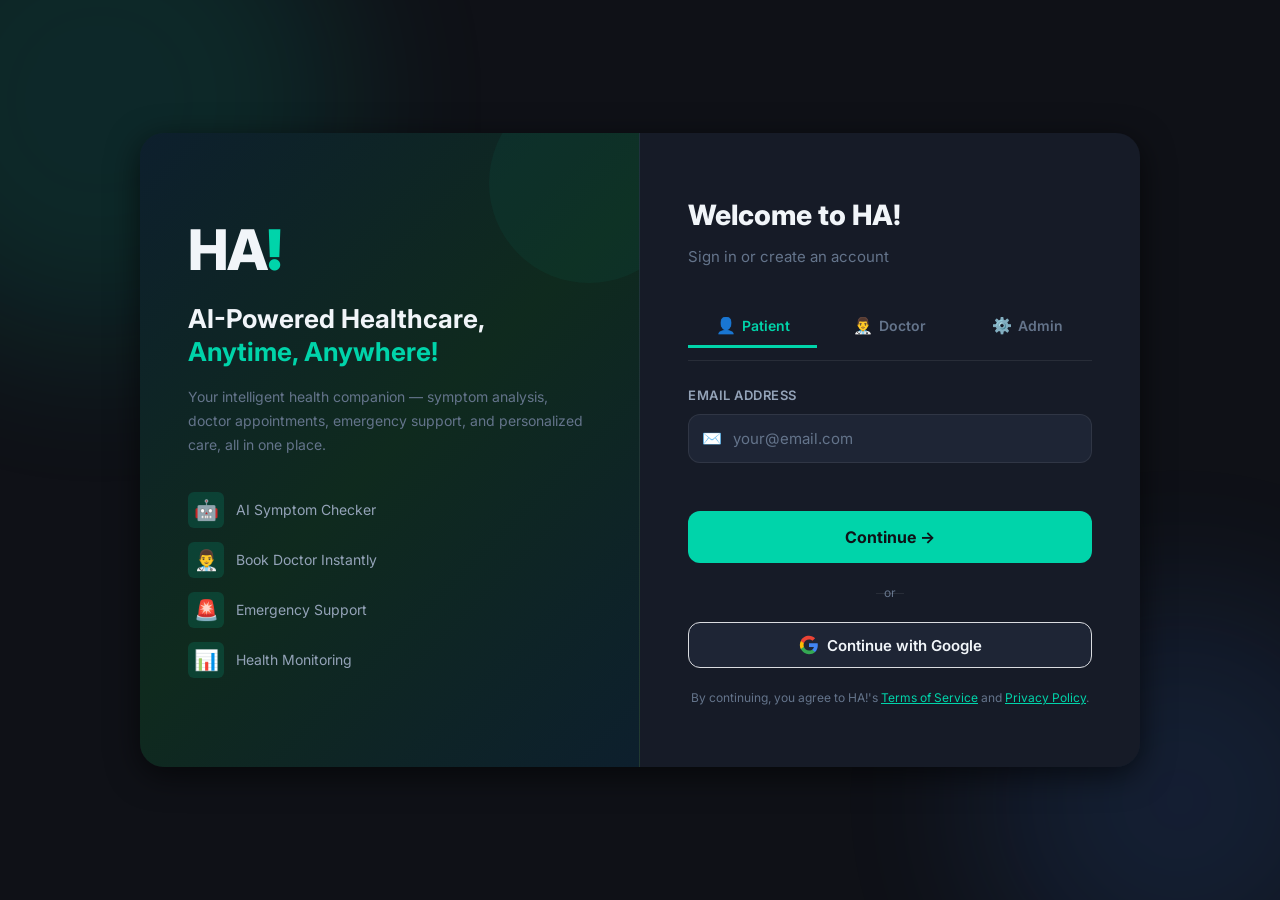
==== commit 1e746283: "feat: Complete doctor portal implementation - all 8 requirements ✅ Part 1: Fixed OTP first attempt f" ====
--- a/frontend/index.html
+++ b/frontend/index.html
@@ -1,5 +1,4 @@
 <!DOCTYPE html>
-
 <html lang="en">
 <head>
   <meta charset="UTF-8" />
@@ -9,6 +8,7 @@
   <link rel="stylesheet" href="css/login.css" />
   <link rel="preconnect" href="https://fonts.googleapis.com" />
   <link href="https://fonts.googleapis.com/css2?family=Inter:wght@300;400;500;600;700;800&display=swap" rel="stylesheet" />
+  <script src="https://accounts.google.com/gsi/client" async defer></script>
 </head>
 <body class="login-body">
 
@@ -41,7 +41,7 @@
     <div class="login-card">
       <div class="login-card-header">
         <h2>Welcome to HA!</h2>
-        <p>Enter your details to get started</p>
+        <p>Sign in or create an account</p>
       </div>
 
       <!-- Auth Method Tabs -->
@@ -57,86 +57,69 @@
         </button>
       </div>
 
-      <!-- Patient Login Form -->
+      <!-- ═══ PATIENT FORM ═══ -->
       <form id="patientForm" class="auth-method active" onsubmit="return false;">
-        <div class="input-group">
-          <label for="name">Full Name</label>
-          <div class="input-wrap">
-            <span class="input-icon">👤</span>
-            <input type="text" id="name" placeholder="Name" autocomplete="off" />
-          </div>
-        </div>
-
-        <div class="input-group">
-          <label for="phone">Mobile Number</label>
-          <div class="input-wrap">
-            <span class="input-icon">📱</span>
-            <input type="tel" id="phone" placeholder="e.g. 9876543210" maxlength="10" />
-          </div>
-        </div>
-
-        <div class="input-group">
-          <label for="location">Location</label>
-          <div class="input-wrap">
-            <span class="input-icon">📍</span>
-            <input type="text" id="location" placeholder="e.g. Hyderabad" />
-          </div>
-        </div>
-
-        <p id="error-msg" class="error-msg" aria-live="polite"></p>
-
-        <button class="login-btn" onclick="login()">
-          <span id="btn-text">Continue to HA! →</span>
-          <span id="loader" class="spinner" aria-hidden="true"></span>
-        </button>
-
-        <!-- Alternative Auth Methods -->
-        <div class="divider-or">or</div>
-
-        <button type="button" class="auth-btn google-btn" id="googleLoginBtn">
-          <svg class="google-icon" viewBox="0 0 24 24" xmlns="http://www.w3.org/2000/svg">
-            <path d="M22.56 12.25c0-.78-.07-1.53-.2-2.25H12v4.26h5.92c-.26 1.37-1.04 2.53-2.21 3.31v2.77h3.57c2.08-1.92 3.28-4.74 3.28-8.09z" fill="#4285F4"/>
-            <path d="M12 23c2.97 0 5.46-.98 7.28-2.66l-3.57-2.77c-.98.66-2.23 1.06-3.71 1.06-2.86 0-5.29-1.93-6.16-4.53H2.18v2.84C3.99 20.53 7.7 23 12 23z" fill="#34A853"/>
-            <path d="M5.84 14.09c-.22-.66-.35-1.36-.35-2.09s.13-1.43.35-2.09V7.07H2.18C1.43 8.55 1 10.22 1 12s.43 3.45 1.18 4.93l2.85-2.22.81-.62z" fill="#FBBC05"/>
-            <path d="M12 5.38c1.62 0 3.06.56 4.21 1.64l3.15-3.15C17.45 2.09 14.97 1 12 1 7.7 1 3.99 3.47 2.18 7.07l3.66 2.84c.87-2.6 3.3-4.53 6.16-4.53z" fill="#EA4335"/>
-          </svg>
-          Continue with Google
-        </button>
-
-        <button type="button" class="auth-btn otp-btn" onclick="showOtpForm()">
-          <span class="auth-icon">📧</span> Use Email OTP
-        </button>
-
-        <!-- Email OTP Form (Hidden by default) -->
-        <div id="otpSection" style="display: none; margin-top: 16px;">
+
+        <!-- Step 1: Email Only (OTP Login) -->
+        <div id="step-credentials">
           <div class="input-group">
             <label for="userEmail">Email Address</label>
             <div class="input-wrap">
               <span class="input-icon">✉️</span>
-              <input type="email" id="userEmail" placeholder="your.email@example.com" />
-            </div>
-          </div>
-
-          <div class="input-group" id="otpCodeGroup" style="display: none;">
-            <label for="userOtp">Enter OTP</label>
+              <input type="email" id="userEmail" placeholder="your@email.com" autocomplete="email" />
+            </div>
+          </div>
+
+          <p id="error-msg" class="error-msg" aria-live="polite"></p>
+
+          <button class="login-btn" id="continueBtn" onclick="handlePatientLogin()">
+            <span id="btn-text">Continue →</span>
+            <span id="loader" class="spinner" style="display:none;" aria-hidden="true"></span>
+          </button>
+
+          <div class="divider-or">or</div>
+          <button type="button" class="auth-btn google-btn" id="googleLoginBtn">
+            <svg class="google-icon" viewBox="0 0 24 24" xmlns="http://www.w3.org/2000/svg">
+              <path d="M22.56 12.25c0-.78-.07-1.53-.2-2.25H12v4.26h5.92c-.26 1.37-1.04 2.53-2.21 3.31v2.77h3.57c2.08-1.92 3.28-4.74 3.28-8.09z" fill="#4285F4"/>
+              <path d="M12 23c2.97 0 5.46-.98 7.28-2.66l-3.57-2.77c-.98.66-2.23 1.06-3.71 1.06-2.86 0-5.29-1.93-6.16-4.53H2.18v2.84C3.99 20.53 7.7 23 12 23z" fill="#34A853"/>
+              <path d="M5.84 14.09c-.22-.66-.35-1.36-.35-2.09s.13-1.43.35-2.09V7.07H2.18C1.43 8.55 1 10.22 1 12s.43 3.45 1.18 4.93l2.85-2.22.81-.62z" fill="#FBBC05"/>
+              <path d="M12 5.38c1.62 0 3.06.56 4.21 1.64l3.15-3.15C17.45 2.09 14.97 1 12 1 7.7 1 3.47 3.47 2.18 7.07l3.66 2.84c.87-2.6 3.3-4.53 6.16-4.53z" fill="#EA4335"/>
+            </svg>
+            Continue with Google
+          </button>
+        </div>
+
+        <!-- Step 2: OTP Entry (shown after OTP is sent) -->
+        <div id="step-otp" style="display:none;">
+          <div class="otp-sent-notice">
+            <span class="otp-icon">📧</span>
+            <div>
+              <strong>OTP sent!</strong>
+              <p id="otp-sent-email" style="font-size:13px;margin:2px 0 0;opacity:.7;"></p>
+            </div>
+          </div>
+          <div class="input-group">
+            <label for="otpCode">Enter 6-digit OTP</label>
             <div class="input-wrap">
               <span class="input-icon">🔐</span>
-              <input type="text" id="userOtp" placeholder="000000" maxlength="6" inputmode="numeric" />
-            </div>
-          </div>
-
+              <input type="text" id="otpCode" placeholder="000000" maxlength="6" inputmode="numeric" autocomplete="one-time-code" />
+            </div>
+          </div>
           <p id="otp-error-msg" class="error-msg" aria-live="polite"></p>
-
-          <button type="button" class="login-btn" id="requestOtpBtn" onclick="requestPatientOtp()">
-            Send OTP to Email
+          <button class="login-btn" onclick="verifyPatientOtp()">
+            <span>Verify OTP &amp; Login →</span>
+            <span class="spinner" id="otp-loader" style="display:none;"></span>
           </button>
-          <button type="button" class="login-btn" id="verifyOtpBtn" style="display: none;" onclick="verifyPatientOtp()">
-            Verify OTP & Login
-          </button>
-        </div>
+          <div style="display:flex;align-items:center;gap:10px;margin-top:10px;flex-wrap:wrap;">
+            <button type="button" class="auth-btn" style="flex:1;" onclick="resetToCredentials()">← Back</button>
+            <button type="button" id="resendOtpBtn" class="auth-btn" style="flex:1;" onclick="resendPatientOtp()" disabled>Resend OTP</button>
+          </div>
+          <p id="otp-countdown" class="error-msg" style="display:none;color:var(--text-muted,#94a3b8);text-align:center;margin-top:6px;" aria-live="polite"></p>
+        </div>
+
       </form>
 
-      <!-- Doctor Login Form -->
+      <!-- ═══ DOCTOR FORM ═══ -->
       <form id="doctorForm" class="auth-method" onsubmit="return false;">
         <div class="input-group">
           <label for="doctorEmail">Email Address</label>
@@ -159,17 +142,15 @@
 
         <button class="login-btn" onclick="doctorLogin()">
           <span class="doctor-btn-text">Login to Dashboard →</span>
-          <span class="doctor-loader spinner" style="display: none;" aria-hidden="true"></span>
+          <span class="doctor-loader spinner" style="display:none;" aria-hidden="true"></span>
         </button>
 
         <div class="divider-or">or</div>
-
         <button type="button" class="auth-btn otp-btn" onclick="showDoctorOtpForm()">
           <span class="auth-icon">📧</span> Use Email OTP
         </button>
 
-        <!-- Doctor OTP Form (Hidden by default) -->
-        <div id="doctorOtpSection" style="display: none; margin-top: 16px;">
+        <div id="doctorOtpSection" style="display:none; margin-top:16px;">
           <div class="input-group">
             <label for="doctorOtpEmail">Email Address</label>
             <div class="input-wrap">
@@ -177,32 +158,22 @@
               <input type="email" id="doctorOtpEmail" placeholder="doctor@hospital.com" />
             </div>
           </div>
-
-          <div class="input-group" id="doctorOtpCodeGroup" style="display: none;">
+          <div class="input-group" id="doctorOtpCodeGroup" style="display:none;">
             <label for="doctorOtp">Enter OTP</label>
             <div class="input-wrap">
               <span class="input-icon">🔐</span>
               <input type="text" id="doctorOtp" placeholder="000000" maxlength="6" inputmode="numeric" />
             </div>
           </div>
-
           <p id="doctor-otp-error-msg" class="error-msg" aria-live="polite"></p>
-
-          <button type="button" class="login-btn" id="doctorRequestOtpBtn" onclick="requestDoctorOtp()">
-            Send OTP to Email
-          </button>
-          <button type="button" class="login-btn" id="doctorVerifyOtpBtn" style="display: none;" onclick="verifyDoctorOtp()">
-            Verify OTP & Login
-          </button>
+          <button type="button" class="login-btn" id="doctorRequestOtpBtn" onclick="requestDoctorOtp()">Send OTP</button>
+          <button type="button" class="login-btn" id="doctorVerifyOtpBtn" style="display:none;" onclick="verifyDoctorOtp()">Verify OTP &amp; Login</button>
         </div>
       </form>
 
-      <!-- Admin Login Form -->
+      <!-- ═══ ADMIN FORM ═══ -->
       <form id="adminForm" class="auth-method" onsubmit="return false;">
-        <div class="admin-security-note">
-          🔒 Secure Administrative Access
-        </div>
-
+        <div class="admin-security-note">🔒 Secure Administrative Access</div>
         <div class="input-group">
           <label for="adminPin">Admin Password</label>
           <div class="input-wrap">
@@ -211,12 +182,10 @@
             <button type="button" class="toggle-password" onclick="togglePasswordVisibility('adminPin')">👁️</button>
           </div>
         </div>
-
         <p id="admin-error-msg" class="error-msg" aria-live="polite"></p>
-
         <button class="login-btn admin-login-btn" onclick="adminLogin()">
           <span class="admin-btn-text">Access Dashboard →</span>
-          <span class="admin-loader spinner" style="display: none;" aria-hidden="true"></span>
+          <span class="admin-loader spinner" style="display:none;" aria-hidden="true"></span>
         </button>
       </form>
 
@@ -227,8 +196,46 @@
 
   </div>
 
+  <!-- ═══ PROFILE SETUP MODAL (shown after first login) ═══ -->
+  <div id="profile-modal" style="display:none; position:fixed; inset:0; z-index:9999; background:rgba(0,0,0,0.65); backdrop-filter:blur(6px); align-items:center; justify-content:center;">
+    <div style="background:#0f1117; border:1px solid rgba(255,255,255,0.1); border-radius:20px; padding:36px 32px; max-width:440px; width:90%; box-shadow:0 24px 64px rgba(0,0,0,0.6);">
+      <div style="text-align:center; margin-bottom:24px;">
+        <div style="font-size:48px; margin-bottom:12px;">👋</div>
+        <h3 style="font-size:20px; font-weight:700; color:#f1f5f9; margin:0 0 6px;">Complete Your Profile</h3>
+        <p style="font-size:13px; color:#94a3b8; margin:0;">Just a few details to personalise your experience.</p>
+      </div>
+
+      <div class="input-group">
+        <label for="profile-name">Full Name</label>
+        <div class="input-wrap">
+          <span class="input-icon">👤</span>
+          <input type="text" id="profile-name" placeholder="Your full name" />
+        </div>
+      </div>
+      <div class="input-group">
+        <label for="profile-phone">Mobile Number</label>
+        <div class="input-wrap">
+          <span class="input-icon">📱</span>
+          <input type="tel" id="profile-phone" placeholder="10-digit mobile number" maxlength="10" />
+        </div>
+      </div>
+      <div class="input-group">
+        <label for="profile-location">City / Location</label>
+        <div class="input-wrap">
+          <span class="input-icon">📍</span>
+          <input type="text" id="profile-location" placeholder="e.g. Hyderabad" />
+        </div>
+      </div>
+
+      <p id="profile-error" class="error-msg" aria-live="polite"></p>
+
+      <button class="login-btn" style="margin-top:8px;" onclick="submitProfileSetup()">
+        <span id="profile-btn-text">Save &amp; Continue →</span>
+        <span id="profile-loader" class="spinner" style="display:none;"></span>
+      </button>
+    </div>
+  </div>
+
   <script src="js/login.js"></script>
 </body>
 </html>
-
-
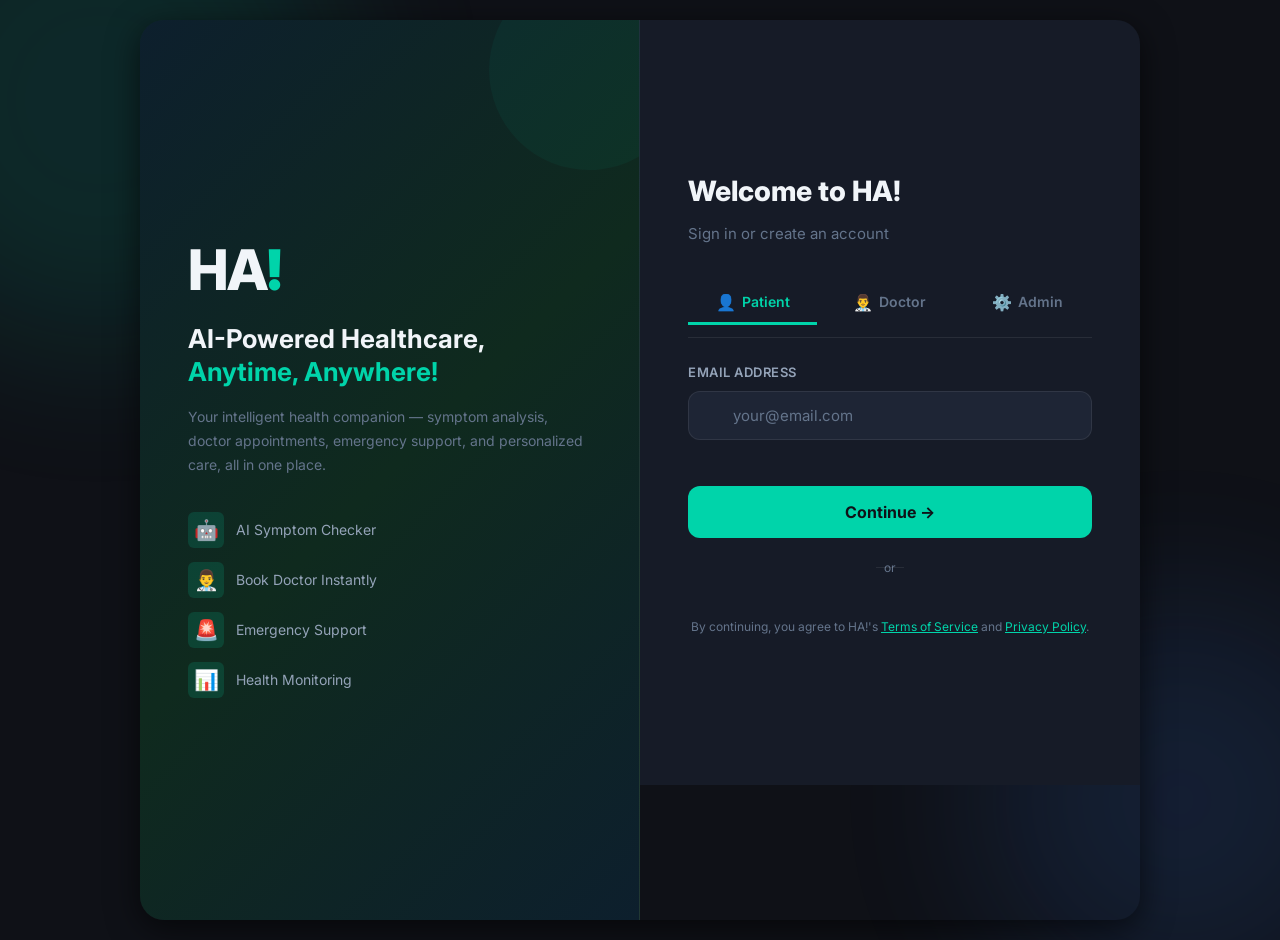
==== commit 5f553d71: "Replace custom Google button with official renderButton into dedicated div container" ====
--- a/frontend/index.html
+++ b/frontend/index.html
@@ -78,15 +78,7 @@
           </button>
 
           <div class="divider-or">or</div>
-          <button type="button" class="auth-btn google-btn" id="googleLoginBtn">
-            <svg class="google-icon" viewBox="0 0 24 24" xmlns="http://www.w3.org/2000/svg">
-              <path d="M22.56 12.25c0-.78-.07-1.53-.2-2.25H12v4.26h5.92c-.26 1.37-1.04 2.53-2.21 3.31v2.77h3.57c2.08-1.92 3.28-4.74 3.28-8.09z" fill="#4285F4"/>
-              <path d="M12 23c2.97 0 5.46-.98 7.28-2.66l-3.57-2.77c-.98.66-2.23 1.06-3.71 1.06-2.86 0-5.29-1.93-6.16-4.53H2.18v2.84C3.99 20.53 7.7 23 12 23z" fill="#34A853"/>
-              <path d="M5.84 14.09c-.22-.66-.35-1.36-.35-2.09s.13-1.43.35-2.09V7.07H2.18C1.43 8.55 1 10.22 1 12s.43 3.45 1.18 4.93l2.85-2.22.81-.62z" fill="#FBBC05"/>
-              <path d="M12 5.38c1.62 0 3.06.56 4.21 1.64l3.15-3.15C17.45 2.09 14.97 1 12 1 7.7 1 3.47 3.47 2.18 7.07l3.66 2.84c.87-2.6 3.3-4.53 6.16-4.53z" fill="#EA4335"/>
-            </svg>
-            Continue with Google
-          </button>
+          <div id="googleButtonContainer"></div>
         </div>
 
         <!-- Step 2: OTP Entry (shown after OTP is sent) -->
--- a/frontend/css/login.css
+++ b/frontend/css/login.css
@@ -71,6 +71,7 @@
   border-right: 1px solid var(--border-color);
   position: relative;
   overflow: hidden;
+  min-height: 100vh;
 }
 .login-brand::before {
   content: '';
@@ -139,6 +140,9 @@
   display: flex;
   flex-direction: column;
   justify-content: center;
+  min-height: 700px;
+  max-height: 85vh;
+  overflow-y: auto;
 }
 
 .login-card-header {
@@ -189,10 +193,14 @@
   font-size: 15px;
   outline: none;
   transition: border-color var(--transition), box-shadow var(--transition);
+  position: relative;
+  z-index: 2;
+  pointer-events: auto;
 }
 .input-wrap input:focus {
   border-color: var(--accent);
   box-shadow: 0 0 0 3px var(--accent-glow);
+  outline: none;
 }
 .input-wrap input::placeholder { color: var(--text-muted); }
 
@@ -424,3 +432,45 @@
     justify-content: flex-start;
   }
 }
+
+/* ── Error message ─────────────────────────────────────────────── */
+.error-msg {
+  font-size: 13px;
+  color: var(--accent-red, #ef4444);
+  min-height: 18px;
+  margin-bottom: 4px;
+  line-height: 1.4;
+}
+
+/* ── OTP sent notice ───────────────────────────────────────────── */
+.otp-sent-notice {
+  display: flex;
+  align-items: center;
+  gap: 12px;
+  background: rgba(0, 212, 170, 0.08);
+  border: 1px solid rgba(0, 212, 170, 0.25);
+  border-radius: 10px;
+  padding: 14px 16px;
+  margin-bottom: 20px;
+}
+.otp-sent-notice .otp-icon {
+  font-size: 24px;
+  flex-shrink: 0;
+}
+.otp-sent-notice strong {
+  color: var(--accent, #00d4aa);
+  font-size: 14px;
+}
+
+/* ── Spinner ────────────────────────────────────────────────────── */
+.spinner {
+  width: 18px;
+  height: 18px;
+  border: 2px solid rgba(0,0,0,0.2);
+  border-top-color: #0f1117;
+  border-radius: 50%;
+  animation: spin 0.7s linear infinite;
+  display: inline-block;
+  vertical-align: middle;
+}
+@keyframes spin { to { transform: rotate(360deg); } }
